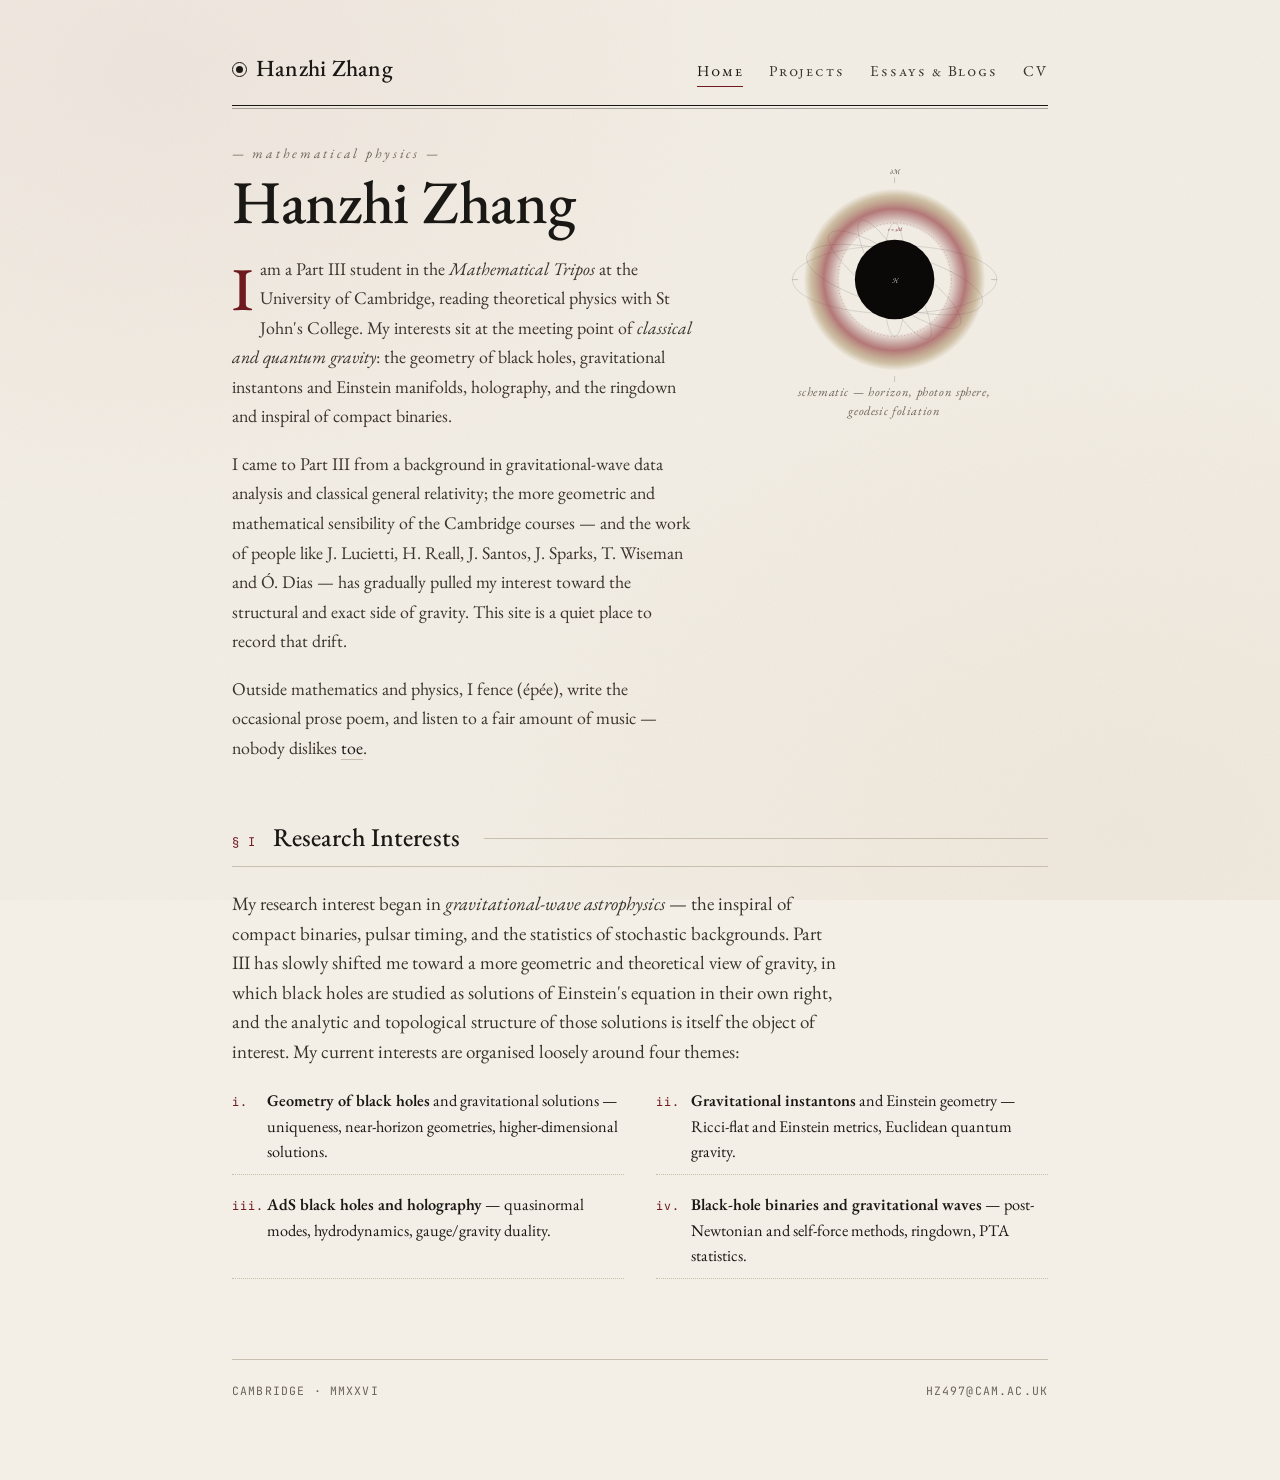
==== index.html @ 6474b525 "Add files via upload" ====
<!DOCTYPE html>
<html lang="en">
<head>
<meta charset="UTF-8">
<meta name="viewport" content="width=device-width, initial-scale=1.0">
<title>Hanzhi Zhang</title>
<link rel="preconnect" href="https://fonts.googleapis.com">
<link rel="preconnect" href="https://fonts.gstatic.com" crossorigin>
<link href="https://fonts.googleapis.com/css2?family=EB+Garamond:ital,wght@0,400;0,500;0,600;1,400;1,500&family=JetBrains+Mono:wght@400;500&display=swap" rel="stylesheet">
<link rel="stylesheet" href="assets/style.css">
</head>
<body>
<div class="page">

  <!-- ============ MASTHEAD ============ -->
  <header class="masthead rise rise-1">
    <a href="index.html" class="brand">
      <span class="glyph"></span>
      Hanzhi Zhang
    </a>
    <nav class="primary">
      <a href="index.html" class="is-active">Home</a>
      <a href="projects.html">Projects</a>
      <a href="essays.html">Essays &amp; Blogs</a>
      <a href="cv.html">CV</a>
    </nav>
  </header>

  <!-- ============ HERO ============ -->
  <section class="hero rise rise-2">
    <div>
      <h1 class="hero-name">
        <span class="ornament">— mathematical physics —</span>
        Hanzhi Zhang
      </h1>
      <div class="hero-intro">
        <p>I am a Part III student in the <em>Mathematical Tripos</em> at the University of Cambridge, reading theoretical physics with St John's College. My interests sit at the meeting point of <em>classical and quantum gravity</em>: the geometry of black holes, gravitational instantons and Einstein manifolds, holography, and the ringdown and inspiral of compact binaries.</p>
        <p>I came to Part III from a background in gravitational-wave data analysis and classical general relativity; the more geometric and mathematical sensibility of the Cambridge courses — and the work of people like J. Lucietti, H. Reall, J. Santos, J. Sparks, T. Wiseman and Ó. Dias — has gradually pulled my interest toward the structural and exact side of gravity. This site is a quiet place to record that drift.</p>
        <p>Outside mathematics and physics, I fence (épée), write the occasional prose poem, and listen to a fair amount of music — nobody dislikes <a href="https://www.toe.st" target="_blank" rel="noopener">toe</a>.</p>
      </div>
    </div>

    <!-- horizon / geodesic figure -->
    <figure class="hero-figure">
      <svg viewBox="0 0 400 400" xmlns="http://www.w3.org/2000/svg" aria-hidden="true">
        <defs>
          <radialGradient id="horizon" cx="50%" cy="50%" r="50%">
            <stop offset="0%" stop-color="#1a1814" stop-opacity="1"/>
            <stop offset="55%" stop-color="#1a1814" stop-opacity="1"/>
            <stop offset="78%" stop-color="#3a342c" stop-opacity=".4"/>
            <stop offset="100%" stop-color="#3a342c" stop-opacity="0"/>
          </radialGradient>
          <radialGradient id="disk" cx="50%" cy="50%" r="50%">
            <stop offset="0%"  stop-color="#6e1a1f" stop-opacity="0"/>
            <stop offset="60%" stop-color="#6e1a1f" stop-opacity="0"/>
            <stop offset="78%" stop-color="#8a2a30" stop-opacity=".6"/>
            <stop offset="92%" stop-color="#8a6a2e" stop-opacity=".35"/>
            <stop offset="100%" stop-color="#8a6a2e" stop-opacity="0"/>
          </radialGradient>
        </defs>

        <!-- outer geodesic rings -->
        <g fill="none" stroke="#1a1814" stroke-width="0.6" opacity=".35">
          <ellipse cx="200" cy="200" rx="180" ry="60"/>
          <ellipse cx="200" cy="200" rx="160" ry="48" transform="rotate(15 200 200)"/>
          <ellipse cx="200" cy="200" rx="140" ry="38" transform="rotate(35 200 200)"/>
          <ellipse cx="200" cy="200" rx="120" ry="28" transform="rotate(60 200 200)"/>
          <ellipse cx="200" cy="200" rx="100" ry="20" transform="rotate(90 200 200)"/>
        </g>

        <!-- accretion disk (oxblood/gold) -->
        <circle cx="200" cy="200" r="160" fill="url(#disk)"/>

        <!-- photon sphere ring -->
        <circle cx="200" cy="200" r="100" fill="none" stroke="#6e1a1f" stroke-width="0.8" stroke-dasharray="2 4" opacity=".5"/>

        <!-- horizon -->
        <circle cx="200" cy="200" r="70" fill="url(#horizon)"/>
        <circle cx="200" cy="200" r="70" fill="#0a0907"/>

        <!-- annotation tick marks -->
        <g stroke="#1a1814" stroke-width="0.7" opacity=".5">
          <line x1="200" y1="20"  x2="200" y2="30"/>
          <line x1="200" y1="380" x2="200" y2="370"/>
          <line x1="20"  y1="200" x2="30"  y2="200"/>
          <line x1="380" y1="200" x2="370" y2="200"/>
        </g>

        <!-- labels -->
        <g font-family="EB Garamond, serif" font-style="italic" fill="#3a342c" font-size="11">
          <text x="200" y="14" text-anchor="middle">∂ℳ</text>
          <text x="200" y="115" text-anchor="middle" fill="#6e1a1f" font-size="9">r = 3M</text>
          <text x="200" y="206" text-anchor="middle" fill="#f4efe6" font-size="11">ℋ</text>
        </g>
      </svg>
      <figcaption>schematic — horizon, photon sphere, geodesic foliation</figcaption>
    </figure>
  </section>

  <!-- ============ RESEARCH INTERESTS ============ -->
  <section class="rise rise-3">
    <div class="section-head">
      <span class="section-num">§ I</span>
      <h2 class="section-title">Research Interests</h2>
      <div class="section-rule"></div>
    </div>

    <div class="research-intro">
      <p>My research interest began in <em>gravitational-wave astrophysics</em> — the inspiral of compact binaries, pulsar timing, and the statistics of stochastic backgrounds. Part III has slowly shifted me toward a more geometric and theoretical view of gravity, in which black holes are studied as solutions of Einstein's equation in their own right, and the analytic and topological structure of those solutions is itself the object of interest. My current interests are organised loosely around four themes:</p>
    </div>

    <ol class="interests">
      <li><span class="num">i.</span><span><strong>Geometry of black holes</strong> and gravitational solutions — uniqueness, near-horizon geometries, higher-dimensional solutions.</span></li>
      <li><span class="num">ii.</span><span><strong>Gravitational instantons</strong> and Einstein geometry — Ricci-flat and Einstein metrics, Euclidean quantum gravity.</span></li>
      <li><span class="num">iii.</span><span><strong>AdS black holes and holography</strong> — quasinormal modes, hydrodynamics, gauge/gravity duality.</span></li>
      <li><span class="num">iv.</span><span><strong>Black-hole binaries and gravitational waves</strong> — post-Newtonian and self-force methods, ringdown, PTA statistics.</span></li>
    </ol>
  </section>

  <!-- ============ FOOTER ============ -->
  <footer class="footer">
    <span>Cambridge · MMXXVI</span>
    <span><a href="mailto:hz497@cam.ac.uk">hz497@cam.ac.uk</a></span>
  </footer>

</div>
</body>
</html>
---- assets/style.css ----
/* ============================================================
   Hanzhi Zhang — personal site
   Aesthetic: scholarly monograph, parchment + ink + oxblood
   ============================================================ */

:root {
  --paper:        #f4efe6;
  --paper-deep:   #ebe4d4;
  --ink:          #1a1814;
  --ink-soft:     #3a342c;
  --ink-mute:     #6b6358;
  --rule:         #c8bfae;
  --rule-soft:    #d8d0bf;
  --oxblood:      #6e1a1f;
  --oxblood-soft: #8a2a30;
  --gold:         #8a6a2e;

  --serif:   "EB Garamond", "Cormorant Garamond", Georgia, serif;
  --display: "EB Garamond", "Cormorant Garamond", Georgia, serif;
  --mono:    "JetBrains Mono", "Iosevka", ui-monospace, monospace;

  --measure: 38rem;
}

/* ------------ Reset & base ------------ */
* { box-sizing: border-box; }
html, body { margin: 0; padding: 0; }

body {
  font-family: var(--serif);
  font-size: 19px;
  line-height: 1.55;
  color: var(--ink);
  background: var(--paper);
  background-image:
    radial-gradient(at 12% 8%,  rgba(110,26,31,0.04) 0, transparent 40%),
    radial-gradient(at 88% 92%, rgba(138,106,46,0.05) 0, transparent 45%),
    url("data:image/svg+xml;utf8,<svg xmlns='http://www.w3.org/2000/svg' width='240' height='240'><filter id='n'><feTurbulence type='fractalNoise' baseFrequency='0.85' numOctaves='2' stitchTiles='stitch'/><feColorMatrix values='0 0 0 0 0.1  0 0 0 0 0.09  0 0 0 0 0.08  0 0 0 0.035 0'/></filter><rect width='100%' height='100%' filter='url(%23n)'/></svg>");
  background-attachment: fixed;
  -webkit-font-smoothing: antialiased;
  text-rendering: optimizeLegibility;
  font-feature-settings: "liga" 1, "kern" 1, "onum" 1;
}

a {
  color: var(--ink);
  text-decoration: none;
  border-bottom: 1px solid var(--rule);
  transition: color .18s ease, border-color .18s ease;
}
a:hover { color: var(--oxblood); border-bottom-color: var(--oxblood); }

p { margin: 0 0 1em 0; }
em { font-style: italic; }
strong { font-weight: 600; }

::selection { background: var(--oxblood); color: var(--paper); }

/* ------------ Layout ------------ */
.page {
  max-width: 880px;
  margin: 0 auto;
  padding: 3.2rem 2rem 5rem;
  position: relative;
}

/* ------------ Masthead ------------ */
.masthead {
  display: flex;
  align-items: baseline;
  justify-content: space-between;
  padding-bottom: 1.1rem;
  margin-bottom: 2.6rem;
  border-bottom: 1px solid var(--ink);
  position: relative;
}
.masthead::after {
  content: "";
  position: absolute;
  left: 0; right: 0; bottom: -4px;
  height: 1px;
  background: var(--ink);
  opacity: .35;
}

.brand {
  font-family: var(--display);
  font-weight: 500;
  font-size: 1.45rem;
  letter-spacing: 0.01em;
  border-bottom: none;
  color: var(--ink);
  display: flex; align-items: baseline; gap: .55rem;
}
.brand .glyph {
  display: inline-block;
  width: 0.95rem; height: 0.95rem;
  border: 1.5px solid var(--ink);
  border-radius: 50%;
  position: relative;
  transform: translateY(1px);
}
.brand .glyph::after{
  content:"";
  position:absolute;
  inset: 22%;
  background: var(--ink);
  border-radius: 50%;
}
.brand:hover { color: var(--oxblood); }
.brand:hover .glyph { border-color: var(--oxblood); }
.brand:hover .glyph::after { background: var(--oxblood); }

nav.primary { display: flex; gap: 1.6rem; font-size: 0.95rem; }
nav.primary a {
  border-bottom: none;
  font-variant: small-caps;
  letter-spacing: 0.12em;
  color: var(--ink-soft);
  padding-bottom: 2px;
}
nav.primary a.is-active {
  color: var(--ink);
  border-bottom: 1px solid var(--oxblood);
}
nav.primary a:hover { color: var(--oxblood); }

/* ------------ Hero (home only) ------------ */
.hero {
  display: grid;
  grid-template-columns: 1.5fr 1fr;
  gap: 3rem;
  align-items: start;
  margin-bottom: 3.5rem;
}
@media (max-width: 720px) { .hero { grid-template-columns: 1fr; } }

.hero-name {
  font-family: var(--display);
  font-weight: 500;
  font-size: clamp(2.6rem, 6vw, 3.8rem);
  line-height: 1.02;
  margin: 0 0 1.3rem 0;
  letter-spacing: -0.005em;
}
.hero-name .ornament {
  display: block;
  font-size: 0.85rem;
  font-style: italic;
  font-weight: 400;
  letter-spacing: 0.2em;
  color: var(--ink-mute);
  margin-bottom: 0.6rem;
  text-transform: lowercase;
}

.hero-intro {
  font-size: 1.12rem;
  line-height: 1.65;
  color: var(--ink-soft);
  max-width: var(--measure);
}
.hero-intro p:last-child { margin-bottom: 0; }

.hero-figure {
  position: relative;
  aspect-ratio: 1 / 1;
  display: flex;
  align-items: center;
  justify-content: center;
}
.hero-figure svg { width: 100%; height: 100%; display:block; }
.hero-figure figcaption {
  position: absolute;
  bottom: -1.7rem;
  left: 0; right: 0;
  text-align: center;
  font-size: 0.78rem;
  font-style: italic;
  color: var(--ink-mute);
  letter-spacing: 0.05em;
}

/* ------------ Section heads ------------ */
.section-head {
  display: flex;
  align-items: baseline;
  gap: 1rem;
  margin: 3.5rem 0 1.4rem 0;
  padding-bottom: 0.5rem;
  border-bottom: 1px solid var(--rule);
}
.section-num {
  font-family: var(--mono);
  font-size: 0.75rem;
  color: var(--oxblood);
  letter-spacing: 0.1em;
}
.section-title {
  font-family: var(--display);
  font-weight: 500;
  font-size: 1.6rem;
  margin: 0;
  letter-spacing: 0.005em;
}
.section-rule {
  flex: 1;
  height: 1px;
  background: var(--rule);
  align-self: center;
  margin-left: 0.5rem;
}

/* ------------ Research interests list ------------ */
.research-intro {
  max-width: var(--measure);
  color: var(--ink-soft);
  margin-bottom: 1.4rem;
}

.interests {
  list-style: none;
  padding: 0;
  margin: 1rem 0 0 0;
  display: grid;
  grid-template-columns: repeat(2, 1fr);
  gap: 1.1rem 2rem;
}
@media (max-width: 640px) { .interests { grid-template-columns: 1fr; } }
.interests li {
  display: flex;
  gap: 0.8rem;
  align-items: baseline;
  font-size: 1.02rem;
  padding-bottom: 0.6rem;
  border-bottom: 1px dotted var(--rule);
}
.interests .num {
  font-family: var(--mono);
  font-size: 0.72rem;
  color: var(--oxblood);
  letter-spacing: 0.1em;
  min-width: 1.4rem;
}

/* ------------ Project / blog cards ------------ */
.cards { display: grid; gap: 2rem; }
.card {
  display: grid;
  grid-template-columns: 200px 1fr;
  gap: 1.8rem;
  padding: 1.4rem;
  background: rgba(255, 252, 245, 0.55);
  border: 1px solid var(--rule);
  border-radius: 2px;
  text-decoration: none;
  color: var(--ink);
  transition: transform .25s ease, box-shadow .25s ease, border-color .25s ease;
  position: relative;
}
.card { border-bottom: 1px solid var(--rule); }
.card:hover {
  transform: translateY(-2px);
  box-shadow: 0 10px 28px -18px rgba(26,24,20,0.35);
  border-color: var(--oxblood);
}
.card::before {
  content: "";
  position: absolute;
  left: 0; top: 0; bottom: 0;
  width: 3px;
  background: var(--oxblood);
  transform: scaleY(0);
  transform-origin: top;
  transition: transform .25s ease;
}
.card:hover::before { transform: scaleY(1); }

@media (max-width: 640px) {
  .card { grid-template-columns: 1fr; }
}

.card-figure {
  aspect-ratio: 1 / 1;
  background: var(--paper-deep);
  border: 1px solid var(--rule);
  border-radius: 2px;
  display: flex; align-items: center; justify-content: center;
  overflow: hidden;
}
.card-figure svg { width: 100%; height: 100%; }
.card-figure img { width: 100%; height: 100%; object-fit: cover; }

.card-body { display: flex; flex-direction: column; gap: 0.35rem; }
.card-kicker {
  font-family: var(--mono);
  font-size: 0.7rem;
  letter-spacing: 0.14em;
  color: var(--oxblood);
  text-transform: uppercase;
}
.card-title {
  font-family: var(--display);
  font-size: 1.32rem;
  font-weight: 500;
  margin: 0.1rem 0 0.3rem 0;
  line-height: 1.2;
}
.card-meta {
  font-style: italic;
  color: var(--ink-mute);
  font-size: 0.92rem;
  margin-bottom: 0.4rem;
}
.card-desc {
  color: var(--ink-soft);
  font-size: 0.98rem;
  margin: 0;
}
.card-cta {
  margin-top: 0.7rem;
  font-family: var(--mono);
  font-size: 0.72rem;
  letter-spacing: 0.16em;
  color: var(--oxblood);
  text-transform: uppercase;
}
.card.is-placeholder {
  background: repeating-linear-gradient(
    -45deg,
    rgba(255,252,245,0.5),
    rgba(255,252,245,0.5) 12px,
    rgba(235,228,212,0.4) 12px,
    rgba(235,228,212,0.4) 24px
  );
  cursor: default;
}
.card.is-placeholder:hover { transform: none; box-shadow: none; border-color: var(--rule); }
.card.is-placeholder::before { display: none; }
.card.is-placeholder .card-kicker { color: var(--ink-mute); }

/* ------------ Project detail page ------------ */
.detail-header { margin-bottom: 2rem; }
.detail-kicker {
  font-family: var(--mono);
  font-size: 0.72rem;
  letter-spacing: 0.16em;
  color: var(--oxblood);
  text-transform: uppercase;
  margin-bottom: 0.4rem;
}
.detail-title {
  font-family: var(--display);
  font-weight: 500;
  font-size: clamp(2rem, 4.5vw, 2.7rem);
  line-height: 1.1;
  margin: 0 0 0.6rem 0;
}
.detail-meta {
  font-style: italic;
  color: var(--ink-mute);
  margin-bottom: 1.2rem;
}

.prose {
  max-width: var(--measure);
  color: var(--ink-soft);
  font-size: 1.05rem;
  line-height: 1.68;
}
.prose h3 {
  font-family: var(--display);
  color: var(--ink);
  font-weight: 500;
  font-size: 1.25rem;
  margin: 2rem 0 0.6rem 0;
}
.prose ul { padding-left: 1.2rem; margin: 0.6rem 0 1.2rem; }
.prose li { margin-bottom: 0.4rem; }

.eq {
  display: block;
  background: rgba(235,228,212,0.5);
  border-left: 2px solid var(--oxblood);
  padding: 0.9rem 1.2rem;
  margin: 1.2rem 0;
  font-family: var(--mono);
  font-size: 0.92rem;
  overflow-x: auto;
}

.figure-row {
  display: grid;
  grid-template-columns: repeat(auto-fit, minmax(220px, 1fr));
  gap: 1rem;
  margin: 1.5rem 0;
}
.figure-row .placeholder-fig {
  aspect-ratio: 4/3;
  background: var(--paper-deep);
  border: 1px dashed var(--rule);
  display:flex; align-items:center; justify-content:center;
  font-style: italic;
  font-size: 0.85rem;
  color: var(--ink-mute);
}

.downloads {
  display: flex;
  flex-wrap: wrap;
  gap: 0.8rem;
  margin-top: 2.5rem;
  padding-top: 1.5rem;
  border-top: 1px solid var(--rule);
}
.download-link {
  font-family: var(--mono);
  font-size: 0.78rem;
  letter-spacing: 0.08em;
  text-transform: uppercase;
  padding: 0.55rem 0.95rem;
  border: 1px solid var(--ink);
  border-radius: 2px;
  background: var(--paper);
  transition: background .18s ease, color .18s ease;
}
.download-link:hover {
  background: var(--ink);
  color: var(--paper);
  border-bottom: 1px solid var(--ink);
}

.back-link {
  font-family: var(--mono);
  font-size: 0.75rem;
  letter-spacing: 0.12em;
  text-transform: uppercase;
  color: var(--ink-mute);
  border-bottom: none;
  margin-bottom: 1.5rem;
  display: inline-block;
}
.back-link::before { content: "← "; }
.back-link:hover { color: var(--oxblood); }

/* ------------ CV ------------ */
.cv-header {
  display: flex;
  justify-content: space-between;
  align-items: flex-end;
  border-bottom: 1px solid var(--ink);
  padding-bottom: 0.8rem;
  margin-bottom: 1.8rem;
  flex-wrap: wrap;
  gap: 1rem;
}
.cv-name {
  font-family: var(--display);
  font-size: 2.4rem;
  font-weight: 500;
  margin: 0;
  letter-spacing: -0.01em;
}
.cv-contact {
  font-family: var(--mono);
  font-size: 0.82rem;
  color: var(--ink-soft);
  text-align: right;
  line-height: 1.7;
}
.cv-contact a { border-bottom: none; }

.cv h2 {
  font-family: var(--display);
  font-weight: 500;
  font-size: 1.15rem;
  letter-spacing: 0.08em;
  text-transform: uppercase;
  margin: 2.2rem 0 0.9rem 0;
  padding-bottom: 0.3rem;
  border-bottom: 1px solid var(--rule);
  color: var(--oxblood);
}

.cv-entry { margin-bottom: 1.4rem; }
.cv-entry-top {
  display: flex;
  justify-content: space-between;
  align-items: baseline;
  gap: 1rem;
  flex-wrap: wrap;
}
.cv-entry-title {
  font-family: var(--display);
  font-weight: 600;
  font-size: 1.08rem;
}
.cv-entry-date {
  font-family: var(--mono);
  font-size: 0.78rem;
  color: var(--ink-mute);
  letter-spacing: 0.06em;
}
.cv-entry-sub {
  font-style: italic;
  color: var(--ink-soft);
  margin-bottom: 0.4rem;
}
.cv ul { padding-left: 1.2rem; margin: 0.3rem 0; }
.cv li { margin-bottom: 0.25rem; color: var(--ink-soft); font-size: 0.97rem; }

.cv-bullet-tight li { margin-bottom: 0.15rem; }

.cv-skills p { margin: 0.25rem 0; }

/* ------------ Footer ------------ */
.footer {
  margin-top: 5rem;
  padding-top: 1.4rem;
  border-top: 1px solid var(--rule);
  display: flex;
  justify-content: space-between;
  font-family: var(--mono);
  font-size: 0.72rem;
  letter-spacing: 0.1em;
  color: var(--ink-mute);
  text-transform: uppercase;
}
.footer a { border-bottom: none; color: var(--ink-mute); }
.footer a:hover { color: var(--oxblood); }

/* ------------ Drop initial cap on hero ------------ */
.hero-intro p:first-child::first-letter {
  font-family: var(--display);
  font-size: 3.4em;
  float: left;
  line-height: 0.85;
  padding: 0.15em 0.12em 0 0;
  color: var(--oxblood);
  font-weight: 500;
}

/* ------------ Subtle fade-in on load ------------ */
@keyframes rise {
  from { opacity: 0; transform: translateY(8px); }
  to   { opacity: 1; transform: translateY(0); }
}
.rise { animation: rise 0.65s ease-out both; }
.rise-1 { animation-delay: 0.05s; }
.rise-2 { animation-delay: 0.18s; }
.rise-3 { animation-delay: 0.32s; }
.rise-4 { animation-delay: 0.45s; }

/* ------------ Upload window for essay ------------ */
.upload-slot {
  border: 2px dashed var(--rule);
  background: rgba(255,252,245,0.4);
  padding: 1.6rem;
  text-align: center;
  border-radius: 2px;
  margin-top: 0.6rem;
  font-style: italic;
  color: var(--ink-mute);
}
.upload-slot strong { color: var(--ink); font-style: normal; }
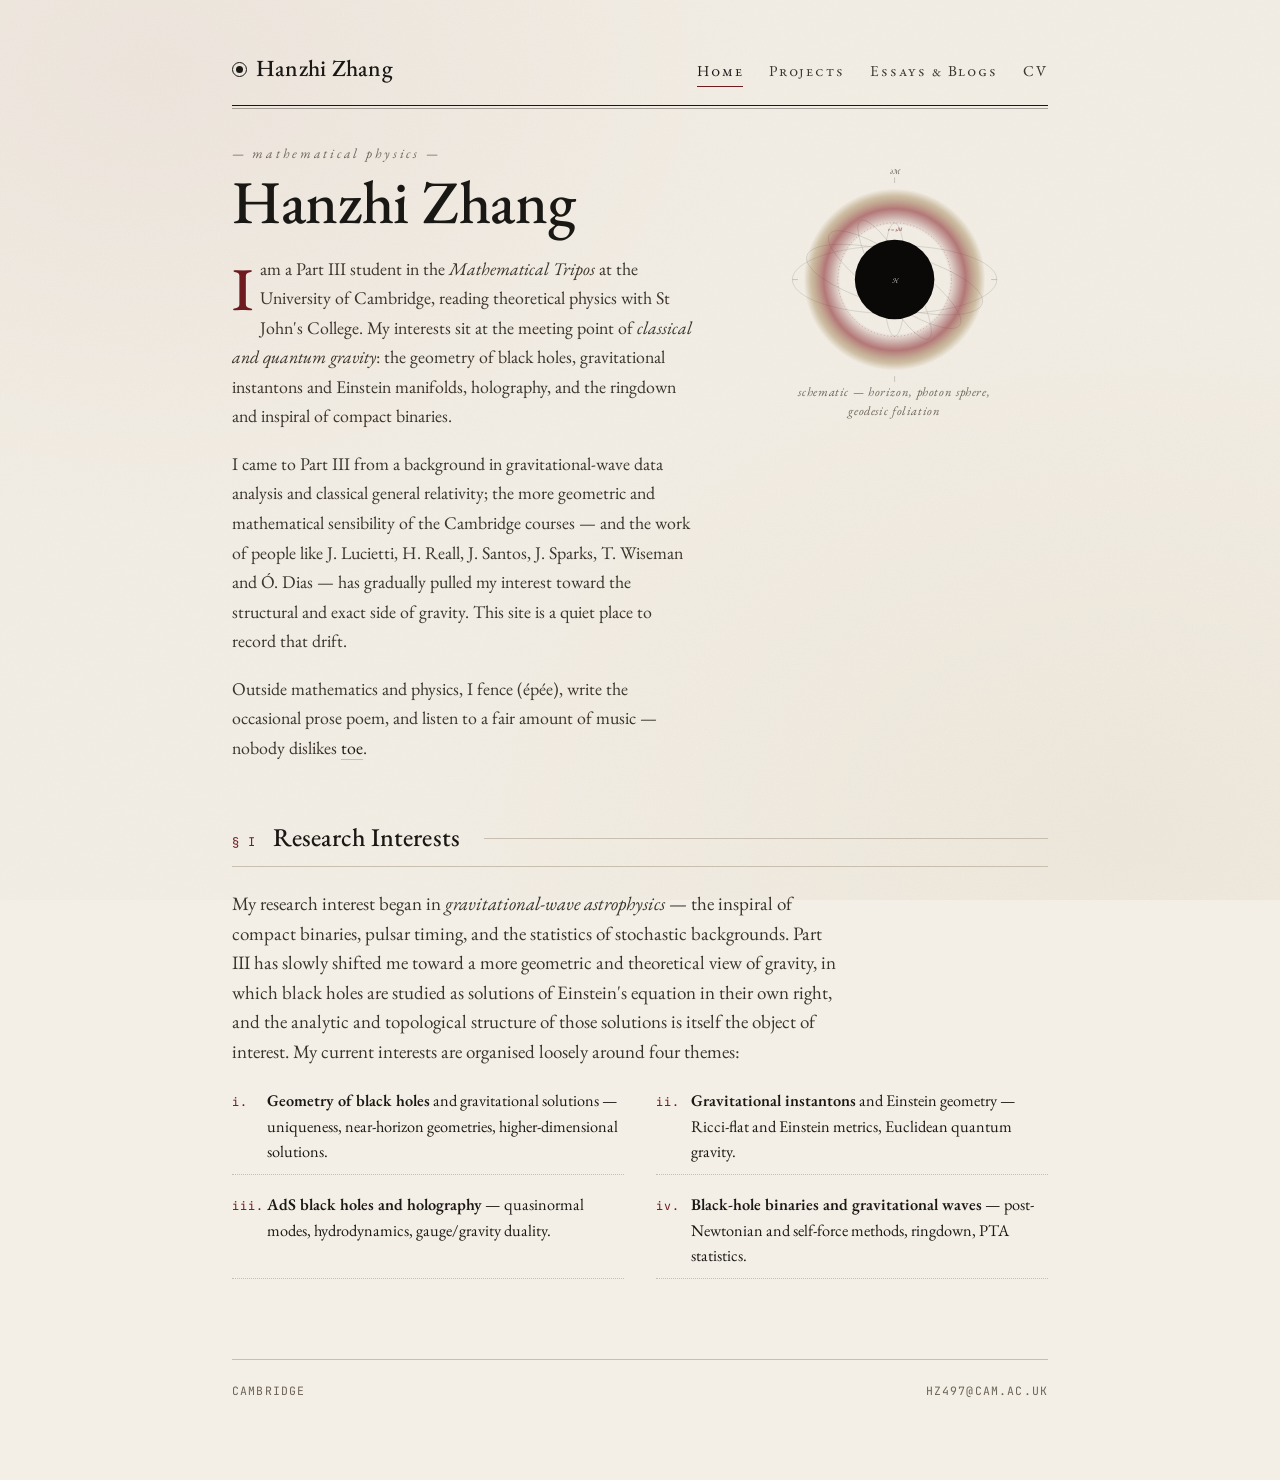
==== commit 3722a3c6: "Remove year from main page footers" ====
--- a/index.html
+++ b/index.html
@@ -119,7 +119,7 @@
 
   <!-- ============ FOOTER ============ -->
   <footer class="footer">
-    <span>Cambridge · MMXXVI</span>
+    <span>Cambridge</span>
     <span><a href="mailto:hz497@cam.ac.uk">hz497@cam.ac.uk</a></span>
   </footer>
 
--- a/assets/style.css
+++ b/assets/style.css
@@ -290,6 +290,7 @@
 }
 .card-figure svg { width: 100%; height: 100%; }
 .card-figure img { width: 100%; height: 100%; object-fit: cover; }
+.card-figure canvas { display: block; width: 100%; height: 100%; }
 
 .card-body { display: flex; flex-direction: column; gap: 0.35rem; }
 .card-kicker {
@@ -563,3 +564,311 @@
   color: var(--ink-mute);
 }
 .upload-slot strong { color: var(--ink); font-style: normal; }
+
+/* ------------ Project pages: section numbers, figures, interactive demos ------------ */
+.prose h3 .sec-n {
+  font-family: var(--mono);
+  font-size: 0.75rem;
+  color: var(--oxblood);
+  letter-spacing: 0.1em;
+  margin-right: 0.7rem;
+  vertical-align: 0.18em;
+}
+.runin { font-style: italic; color: var(--ink); }
+
+.eq { scroll-margin-top: 1.5rem; overflow-y: hidden; }
+.eq mjx-container[display="true"] { margin: 0.15em 0 !important; }
+.eq mjx-container[display="true"] + mjx-container[display="true"] { margin-top: 1em !important; }
+/* MathJax's hidden copy for screen readers: keep it from adding scrollable height */
+mjx-assistive-mml { height: 1px !important; }
+.eq:target {
+  background: rgba(110,26,31,0.09);
+  box-shadow: inset 0 0 0 1px rgba(110,26,31,0.35);
+}
+
+.fig { margin: 2rem 0; width: min(816px, calc(100vw - 4rem)); }
+.fig-grid { display: grid; gap: 1.1rem; grid-template-columns: repeat(auto-fit, minmax(250px, 1fr)); }
+.fig-grid.three { grid-template-columns: repeat(auto-fit, minmax(190px, 1fr)); }
+.fig-panel {
+  background: rgba(255,252,245,0.55);
+  border: 1px solid var(--rule);
+  border-radius: 2px;
+  padding: 0.8rem;
+  display: flex;
+  flex-direction: column;
+  gap: 0.6rem;
+}
+.fig-panel > canvas, .fig-panel > svg { display: block; width: 100%; height: auto; }
+.fig-panel canvas.clickable { cursor: crosshair; touch-action: manipulation; }
+.fig-cap { font-size: 0.9rem; line-height: 1.5; color: var(--ink-mute); margin: 0; }
+.fig-cap b { color: var(--ink); font-weight: 600; }
+.fig > .fig-cap { margin-top: 0.8rem; }
+
+.fig-controls { display: flex; flex-wrap: wrap; gap: 0.5rem; align-items: center; margin-top: 0.9rem; }
+.fig-btn {
+  font-family: var(--mono);
+  font-size: 0.68rem;
+  letter-spacing: 0.1em;
+  text-transform: uppercase;
+  min-height: 2.4rem;
+  padding: 0.5rem 0.8rem;
+  border: 1px solid var(--ink);
+  border-radius: 2px;
+  background: var(--paper);
+  color: var(--ink);
+  cursor: pointer;
+}
+.fig-btn:hover { background: var(--paper-deep); }
+.fig-btn.is-on { background: var(--ink); color: var(--paper); }
+.fig-btn:focus-visible, .fig input:focus-visible, .fig canvas:focus-visible { outline: 2px solid var(--oxblood); outline-offset: 2px; }
+.fig-range { display: flex; align-items: center; gap: 0.6rem; flex: 1 1 15rem; font-size: 0.95rem; color: var(--ink-soft); }
+.fig-range input { flex: 1; accent-color: var(--oxblood); min-height: 2.4rem; }
+.fig-range output { font-family: var(--mono); font-size: 0.8rem; min-width: 3.6rem; text-align: right; }
+.fig-status {
+  margin-top: 0.8rem;
+  font-size: 0.95rem;
+  color: var(--ink-soft);
+  border-left: 2px solid var(--oxblood);
+  background: rgba(235,228,212,0.5);
+  padding: 0.45rem 0.8rem;
+}
+.fig-status b { color: var(--oxblood); font-weight: 600; }
+.prose .results li { margin-bottom: 0.7rem; }
+
+.strip-row {
+  display: grid;
+  grid-template-columns: minmax(0, 1fr) 14rem;
+  gap: 1.1rem;
+  align-items: center;
+  background: rgba(255,252,245,0.55);
+  border: 1px solid var(--rule);
+  border-radius: 2px;
+  padding: 0.6rem 0.9rem;
+}
+.strip-row + .strip-row { margin-top: 0.7rem; }
+.strip-row > canvas { display: block; width: 100%; }
+@media (max-width: 640px) { .strip-row { grid-template-columns: 1fr; } }
+.fig-info { font-size: 0.9rem; color: var(--ink-mute); margin: 0.45rem 0 0; }
+.fig-label { font-size: 0.95rem; color: var(--ink-soft); margin-right: 0.1rem; }
+.fig-sep { width: 1px; height: 1.8rem; background: var(--rule); margin: 0 0.4rem; }
+
+@media (prefers-reduced-motion: reduce) { .rise { animation: none; } }
+
+/* ------------ Prominent report button ------------ */
+.report-cta-wrap { margin: 1.6rem 0 0.4rem; }
+.report-cta-end { margin-top: 2.5rem; padding-top: 1.8rem; border-top: 1px solid var(--rule); }
+.report-cta {
+  display: inline-flex; flex-direction: column; gap: 0.25rem;
+  padding: 0.95rem 1.5rem; border: 1.5px solid var(--oxblood); border-radius: 2px;
+  background: var(--oxblood); color: var(--paper);
+  box-shadow: 0 10px 24px -16px rgba(110,26,31,0.7);
+  transition: background .18s ease, transform .18s ease;
+}
+.report-cta:hover { background: var(--ink); border-color: var(--ink); color: var(--paper); transform: translateY(-1px); }
+.report-cta:focus-visible { outline: 2px solid var(--oxblood); outline-offset: 3px; }
+.report-cta-main { font-family: var(--display); font-size: 1.25rem; font-weight: 500; letter-spacing: 0.01em; }
+.report-cta-sub { font-family: var(--mono); font-size: 0.7rem; letter-spacing: 0.14em; text-transform: uppercase; opacity: 0.85; }
+
+/* ------------ Self-force page: notes buttons, question, results chain, curtains ------------ */
+.prose h4 {
+  font-family: var(--display);
+  font-style: italic;
+  font-weight: 500;
+  font-size: 1.08rem;
+  color: var(--ink);
+  margin: 1.8rem 0 0.35rem;
+}
+.wide { width: min(816px, calc(100vw - 4rem)); }
+
+.notes-strip { display: flex; flex-wrap: wrap; gap: 0.75rem; margin: 1.4rem 0 0.6rem; }
+.note-btn {
+  flex: 1 1 13rem;
+  display: flex; flex-direction: column; gap: 0.18rem;
+  padding: 0.75rem 1.1rem;
+  border: 1.5px solid var(--ink); border-radius: 2px;
+  background: var(--paper); color: var(--ink);
+  transition: background .18s ease, color .18s ease, border-color .18s ease, transform .18s ease;
+}
+.note-btn:hover { background: var(--ink); color: var(--paper); border-color: var(--ink); transform: translateY(-1px); }
+.note-btn.is-main { background: var(--oxblood); border-color: var(--oxblood); color: var(--paper); box-shadow: 0 10px 24px -16px rgba(110,26,31,0.7); }
+.note-btn.is-main:hover { background: var(--ink); border-color: var(--ink); }
+.note-btn:focus-visible { outline: 2px solid var(--oxblood); outline-offset: 3px; }
+.note-kind, .note-meta { font-family: var(--mono); font-size: 0.62rem; letter-spacing: 0.13em; text-transform: uppercase; opacity: 0.8; }
+.note-title { font-family: var(--display); font-size: 1.08rem; font-weight: 500; line-height: 1.25; }
+
+.fig-inline { margin: 1.4rem 0 1.6rem; }
+.fig-inline canvas { display: block; width: 100%; background: rgba(255,252,245,0.55); border: 1px solid var(--rule); border-radius: 2px; }
+.fig-inline .fig-cap { margin-top: 0.5rem; }
+
+.question {
+  margin: 1.7rem 0;
+  padding: 1.1rem 1.35rem 1.2rem;
+  background: rgba(110,26,31,0.06);
+  border-left: 3px solid var(--oxblood);
+}
+.callout-label { font-family: var(--mono); font-size: 0.64rem; letter-spacing: 0.14em; text-transform: uppercase; color: var(--oxblood); margin: 0 0 0.45rem; }
+.question-text { font-family: var(--display); font-size: 1.32rem; line-height: 1.4; color: var(--ink); margin: 0; }
+.question-task { margin: 0.8rem 0 0; color: var(--ink-soft); }
+.question-task b { color: var(--oxblood); font-weight: 600; }
+
+.chain { position: relative; margin: 1.6rem 0 1rem; padding-left: 1.75rem; }
+.chain::before { content: ""; position: absolute; left: 0.42rem; top: 0.55rem; bottom: 1.2rem; width: 2px; background: rgba(110,26,31,0.22); }
+.chain-item { position: relative; margin-bottom: 1.7rem; scroll-margin-top: 1.5rem; }
+.chain-item::before {
+  content: ""; position: absolute; left: -1.69rem; top: 0.38rem;
+  width: 0.8rem; height: 0.8rem; border-radius: 50%;
+  background: var(--paper); border: 2px solid var(--oxblood);
+}
+.chain-item:target::before { background: var(--oxblood); }
+.chain-item.is-bridge::before { width: 0.5rem; height: 0.5rem; left: -1.53rem; top: 0.6rem; border-radius: 0; border-color: var(--ink-mute); transform: rotate(45deg); }
+.chain-item > p { margin: 0.45rem 0; }
+.chain-item > ul { margin: 0.4rem 0 0.6rem; }
+.result-head { display: flex; flex-wrap: wrap; align-items: baseline; gap: 0.25rem 0.75rem; }
+.result-num { font-family: var(--mono); font-size: 0.66rem; letter-spacing: 0.14em; text-transform: uppercase; color: var(--oxblood); }
+.result-title { font-family: var(--display); font-size: 1.24rem; font-weight: 500; color: var(--ink); }
+.result-title a { border-bottom: 1px solid rgba(110,26,31,0.35); }
+.proof-chip {
+  font-family: var(--mono); font-size: 0.6rem; letter-spacing: 0.1em; text-transform: uppercase;
+  padding: 0.1rem 0.45rem; border: 1px solid var(--rule); border-radius: 2px; color: var(--ink-soft);
+}
+.proof-chip:hover { border-color: var(--oxblood); color: var(--oxblood); }
+
+.curtain { margin: 1.1rem 0; border: 1px solid var(--rule); border-radius: 2px; background: rgba(255,252,245,0.6); }
+.curtain > summary {
+  cursor: pointer; list-style: none;
+  display: flex; align-items: center; gap: 0.7rem;
+  padding: 0.7rem 1rem;
+  font-family: var(--display); font-style: italic; font-size: 1.05rem; color: var(--ink);
+}
+.curtain > summary::-webkit-details-marker { display: none; }
+.curtain > summary::before {
+  content: "+"; flex: none;
+  width: 1.35rem; height: 1.35rem; display: grid; place-items: center;
+  border: 1px solid var(--oxblood); border-radius: 50%;
+  font-family: var(--mono); font-style: normal; font-size: 0.85rem; line-height: 1; color: var(--oxblood);
+}
+.curtain > summary::after {
+  content: "show"; margin-left: auto; padding-left: 0.8rem;
+  font-family: var(--mono); font-style: normal; font-size: 0.58rem; letter-spacing: 0.14em; text-transform: uppercase; color: var(--ink-mute);
+}
+.curtain[open] > summary::before { content: "\2212"; background: var(--oxblood); color: var(--paper); }
+.curtain[open] > summary::after { content: "hide"; }
+.curtain > summary > span { flex: 1 1 auto; min-width: 0; }
+.curtain > summary:hover { color: var(--oxblood); }
+.curtain.spread { width: 100%; transition: width .3s ease; }
+.curtain.spread[open] { width: min(816px, calc(100vw - 4rem)); }
+.curtain > summary:focus-visible { outline: 2px solid var(--oxblood); outline-offset: 2px; }
+.curtain-body { padding: 0.2rem 1.1rem 0.9rem; border-top: 1px solid var(--rule); }
+.curtain-body > p { margin: 0.7rem 0; }
+.curtain .curtain { background: var(--paper); margin: 0.8rem 0; }
+.curtain .curtain > summary { font-size: 0.98rem; padding: 0.55rem 0.85rem; }
+.curtain .curtain > summary::before { width: 1.15rem; height: 1.15rem; font-size: 0.75rem; }
+.curtain .eq { margin: 0.9rem 0; }
+.curtain ol { padding-left: 1.3rem; margin: 0.6rem 0; }
+.curtain ol li { margin-bottom: 0.6rem; }
+
+.steps { display: grid; gap: 0.5rem; margin: 0.9rem 0; }
+.step { display: grid; grid-template-columns: 1.6rem minmax(0, 1fr); gap: 0.8rem; align-items: start; }
+.step-n {
+  width: 1.6rem; height: 1.6rem; margin-top: 0.15rem; border-radius: 50%;
+  display: grid; place-items: center;
+  background: var(--oxblood); color: var(--paper); font-family: var(--mono); font-size: 0.75rem;
+}
+.step-label { margin: 0.1rem 0 0; color: var(--ink); font-style: italic; }
+.step .eq { margin: 0.35rem 0 0.4rem; }
+
+.count-table { border-collapse: collapse; margin: 0.9rem 0 0.3rem; font-size: 0.95rem; width: 100%; }
+.count-table th, .count-table td { padding: 0.4rem 0.5rem; border-bottom: 1px solid var(--rule); text-align: center; }
+.count-table th { font-family: var(--mono); font-size: 0.6rem; letter-spacing: 0.06em; text-transform: uppercase; color: var(--ink-mute); font-weight: 400; vertical-align: bottom; line-height: 1.5; }
+.count-table th mjx-container { text-transform: none; letter-spacing: 0; font-size: 1.15em; }
+.count-table td.yes { color: var(--ink); font-weight: 600; }
+.count-table td.no { color: var(--oxblood); font-weight: 600; }
+
+.check-box { margin: 1.6rem 0; padding: 1rem 1.25rem 0.9rem; border: 1px solid rgba(110,26,31,0.35); border-radius: 2px; background: rgba(255,252,245,0.6); }
+.check-box > p { margin: 0.5rem 0; }
+
+.notes-list { margin: 1rem 0 0; }
+.note-row { display: grid; grid-template-columns: 13.5rem minmax(0, 1fr); gap: 1.2rem; align-items: start; padding: 1.1rem 0; border-top: 1px solid var(--rule); }
+.note-row p { margin: 0; }
+@media (max-width: 640px) { .note-row { grid-template-columns: 1fr; gap: 0.7rem; } }
+@media (max-width: 640px) {
+  .chain { padding-left: 1.35rem; }
+  .chain::before { left: 0.25rem; }
+  .chain-item::before { left: -1.45rem; }
+  .chain-item.is-bridge::before { left: -1.29rem; }
+  .curtain-body { padding-left: 0.65rem; padding-right: 0.65rem; }
+  .curtain > summary { padding-left: 0.75rem; padding-right: 0.75rem; }
+  .chain .eq, .curtain .eq, .check-box .eq { padding-left: 0.75rem; padding-right: 0.75rem; }
+  .check-box { padding-left: 0.9rem; padding-right: 0.9rem; }
+}
+
+/* ------------ PTA page: flow charts, stat tiles ------------ */
+.flow { margin: 1.6rem 0 1.4rem; display: flex; flex-direction: column; }
+.flow-node {
+  position: relative; padding: 0.55rem 1rem 0.5rem;
+  border: 1.5px solid var(--ink); border-radius: 3px;
+  background: rgba(255,252,245,0.75); text-align: center;
+}
+.flow-node { overflow-x: auto; overflow-y: hidden; }
+.flow-node.is-end { border-color: var(--oxblood); box-shadow: 0 8px 22px -18px rgba(110,26,31,0.8); }
+.flow-node mjx-container[display="true"] { margin: 0.2em 0 !important; }
+.flow-node > p { margin: 0.2rem 0; }
+.flow-tag {
+  position: absolute; top: 0.35rem; right: 0.55rem;
+  font-family: var(--mono); font-size: 0.6rem; letter-spacing: 0.1em; text-transform: uppercase; color: var(--ink-mute);
+}
+.flow-node.is-end .flow-tag { color: var(--oxblood); }
+.flow-step { display: block; text-align: left; font-family: var(--mono); font-size: 0.62rem; letter-spacing: 0.13em; text-transform: uppercase; color: var(--oxblood); margin-bottom: 0.1rem; }
+.flow-arrow {
+  position: relative; min-height: 2.6rem;
+  padding: 0.55rem 0 0.75rem calc(50% + 1rem);
+  font-family: var(--display); font-style: italic; font-size: 0.95rem; line-height: 1.35; color: var(--ink-soft);
+}
+.flow-arrow::before { content: ""; position: absolute; left: 50%; top: 0; bottom: 7px; width: 1.5px; background: var(--ink); transform: translateX(-50%); }
+.flow-arrow::after { content: ""; position: absolute; left: 50%; bottom: 0; transform: translateX(-50%); border: 6px solid transparent; border-top: 8px solid var(--ink); border-bottom: 0; }
+@media (max-width: 640px) {
+  .flow-arrow { padding-left: 2.4rem; font-size: 0.9rem; }
+  .flow-arrow::before, .flow-arrow::after { left: 1.2rem; }
+  .flow-node { padding-left: 0.6rem; padding-right: 0.6rem; }
+  .flow-tag { position: static; display: block; text-align: right; line-height: 1.2; }
+}
+
+.stat-row { display: grid; grid-template-columns: repeat(4, minmax(0, 1fr)); gap: 0.9rem; margin: 1.5rem 0 1.2rem; }
+.stat { border-top: 2px solid var(--oxblood); padding: 0.55rem 0.1rem 0; }
+.stat-num { font-family: var(--display); font-size: 1.45rem; line-height: 1.15; color: var(--ink); }
+.stat-label { font-family: var(--mono); font-size: 0.6rem; letter-spacing: 0.1em; text-transform: uppercase; color: var(--ink-mute); margin-top: 0.3rem; line-height: 1.5; }
+@media (max-width: 640px) { .stat-row { grid-template-columns: repeat(2, minmax(0, 1fr)); } }
+
+.fig-inline svg.fig-svg { display: block; width: 100%; height: auto; background: rgba(255,252,245,0.55); border: 1px solid var(--rule); border-radius: 2px; }
+.refs { margin-top: 2.2rem; font-size: 0.92rem; color: var(--ink-mute); }
+.refs p { margin: 0.3rem 0; }
+
+/* ------------ Diamagnetic page: algorithm boxes, closing aside, wide figures ------------ */
+.algo { margin: 1.5rem 0 1.4rem; padding: 0.85rem 1.15rem 0.6rem; border-left: 3px solid var(--oxblood); background: rgba(235,228,212,0.55); border-radius: 0 2px 2px 0; }
+.algo .callout-label { margin: 0 0 0.35rem; font-family: var(--mono); font-size: 0.66rem; letter-spacing: 0.14em; text-transform: uppercase; color: var(--oxblood); }
+.algo p { margin: 0.45rem 0; }
+.algo .eq { margin: 0.6rem 0; background: transparent; border-left: 0; padding: 0.2rem 0; }
+.aside-note { margin-top: 3rem; text-align: center; font-family: var(--display); font-style: italic; font-size: 0.86rem; color: var(--ink-mute); }
+@media (max-width: 640px) {
+  .fig-scroll { overflow-x: auto; overflow-y: hidden; }
+  .fig-scroll svg.fig-svg { min-width: 480px; }
+}
+.stat-label mjx-container, .stat-label mjx-container * { text-transform: none; }
+
+/* ------------ Cards that open one link but also hold others (essays page) ------------ */
+.card-stretch { color: inherit; border-bottom: none; }
+.card-stretch::after { content: ""; position: absolute; inset: 0; z-index: 1; }
+.card-stretch:focus-visible { outline: none; }
+.card:has(.card-stretch:focus-visible) { border-color: var(--oxblood); box-shadow: 0 0 0 2px var(--oxblood); }
+.card-desc a { position: relative; z-index: 2; }
+
+/* ------------ Essay page: a hand pointing at the PDF button ------------ */
+.essay-cta { margin: 2.2rem 0 0.6rem; }
+.essay-cta-inner { display: inline-flex; flex-direction: column; align-items: center; gap: 0.25rem; }
+.essay-hand {
+  font-family: "Apple Symbols", "Segoe UI Symbol", "DejaVu Sans", "Noto Sans Symbols", "Noto Sans Symbols 2", sans-serif;
+  font-size: 2.7rem; line-height: 1; color: var(--oxblood); -webkit-text-stroke: 0.025em currentColor;
+  animation: hand-bob 1.6s ease-in-out infinite;
+}
+@keyframes hand-bob { 0%, 100% { transform: translateY(0); } 50% { transform: translateY(7px); } }
+@media (prefers-reduced-motion: reduce) { .essay-hand { animation: none; } }
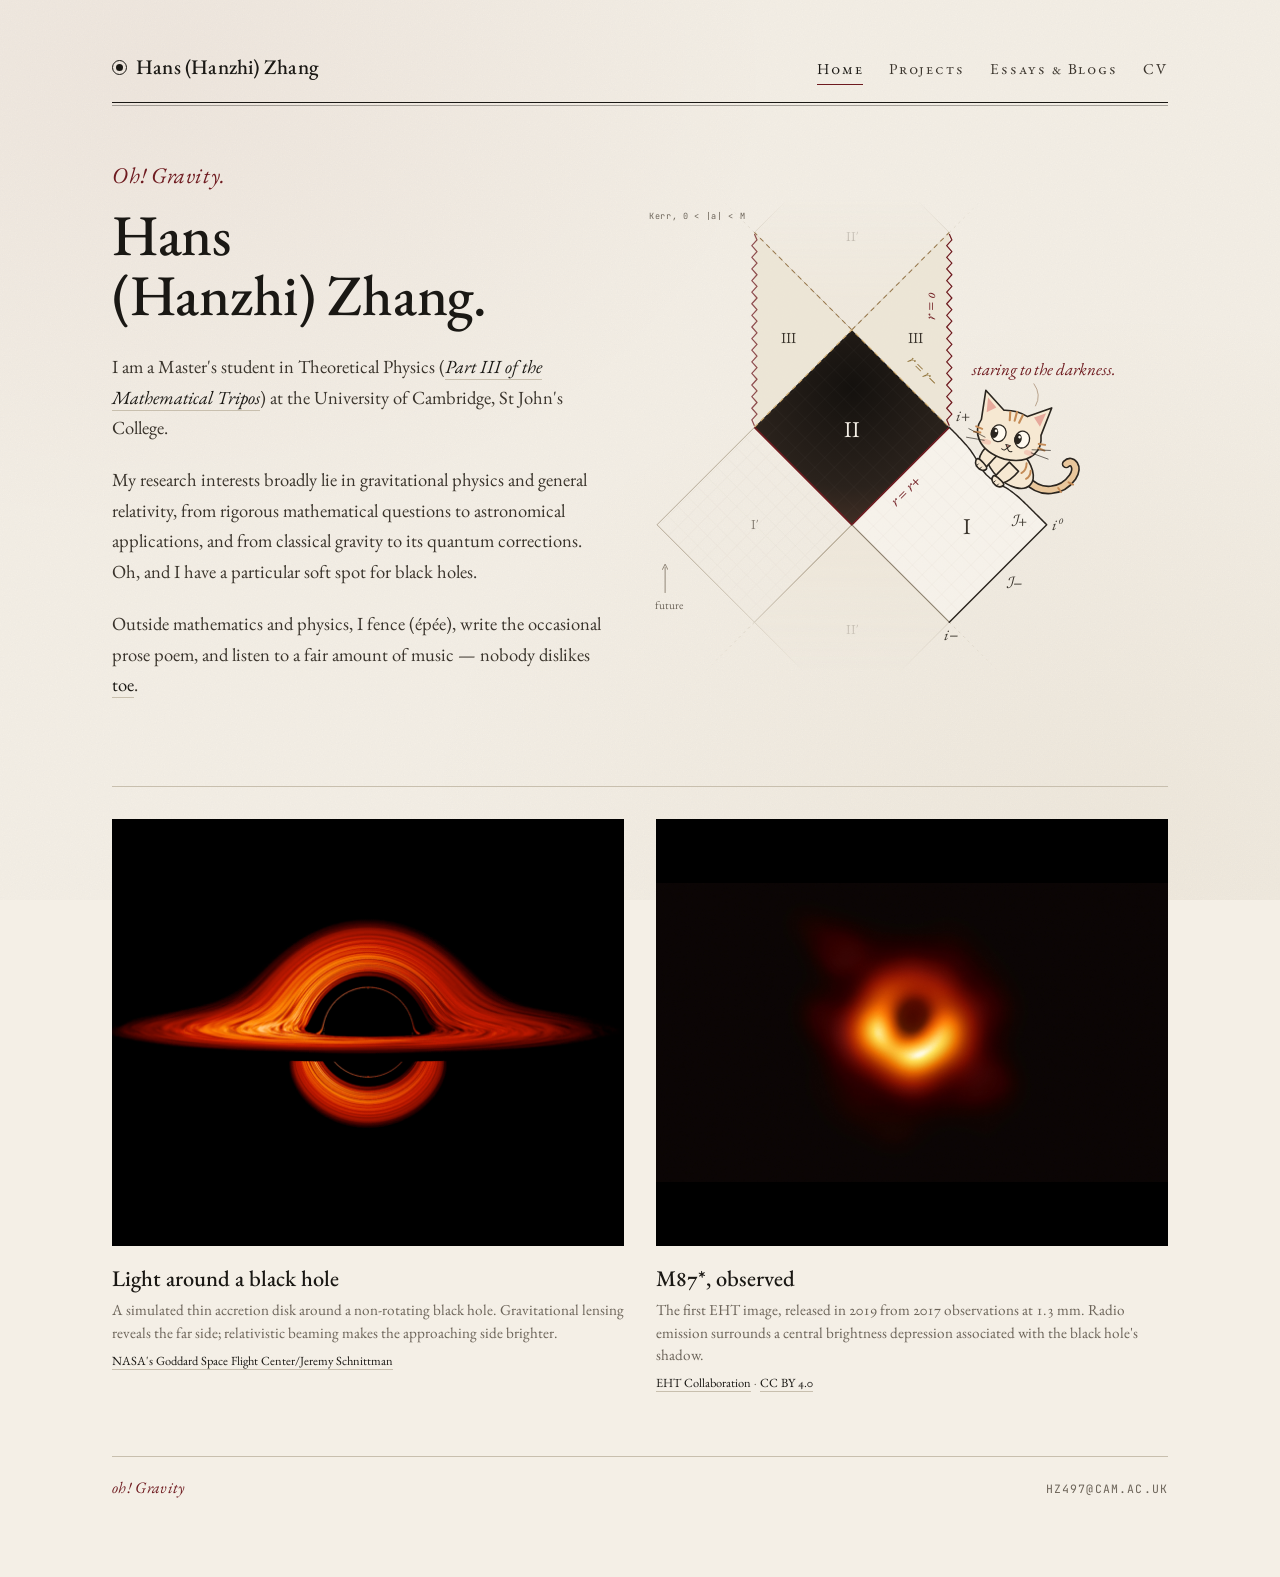
==== commit e01cacdf: "Homepage: adopt new Kerr Penrose/cat hero; keep NASA and EHT black-hole images below Co-Authored-By:" ====
--- a/index.html
+++ b/index.html
@@ -3,126 +3,233 @@
 <head>
 <meta charset="UTF-8">
 <meta name="viewport" content="width=device-width, initial-scale=1.0">
-<title>Hanzhi Zhang</title>
+<meta name="description" content="Hans (Hanzhi) Zhang — a Cambridge Part III student interested in gravitational physics, general relativity, and black holes.">
+<title>Hans (Hanzhi) Zhang · Oh! Gravity.</title>
 <link rel="preconnect" href="https://fonts.googleapis.com">
 <link rel="preconnect" href="https://fonts.gstatic.com" crossorigin>
 <link href="https://fonts.googleapis.com/css2?family=EB+Garamond:ital,wght@0,400;0,500;0,600;1,400;1,500&family=JetBrains+Mono:wght@400;500&display=swap" rel="stylesheet">
 <link rel="stylesheet" href="assets/style.css">
+<style>
+.home.page { max-width: 1120px; }
+.home .masthead { margin-bottom: 3.8rem; }
+.home .brand { font-size: 1.3rem; }
+.home .hero { grid-template-columns: 1fr 1.05fr; gap: 2rem; align-items: center; margin-bottom: 4rem; }
+.home .hero-name { font-size: clamp(2.8rem, 4.7vw, 3.6rem); line-height: 1.04; margin-bottom: 1.7rem; }
+.home .hero-name .name-line { display: block; }
+.home .hero-name .ornament { color: var(--oxblood); font-size: 1.4rem; font-style: italic; letter-spacing: .025em; text-transform: none; margin-bottom: 1.1rem; }
+.home .hero-intro { font-size: 1.16rem; line-height: 1.65; }
+.home .hero-intro p:first-child::first-letter { float: none; font: inherit; padding: 0; color: inherit; }
+.home .hero-intro p { margin-bottom: 1.15em; }
+.home .hero-intro .black-hole-aside { white-space: normal; }
+.penrose { margin: 0; align-self: center; }
+.penrose svg { width: 100%; height: auto; display: block; overflow: visible; }
+.penrose .math-label { font-family: var(--serif); font-size: 19px; font-style: italic; fill: var(--ink-soft); }
+.penrose .small-label { font-family: var(--serif); font-size: 14px; fill: var(--ink-mute); }
+.penrose .region { font-family: var(--serif); font-size: 28px; fill: var(--ink-soft); }
+.penrose .region-md { font-size: 19px; }
+.penrose .region-sm { font-family: var(--serif); font-size: 17px; fill: var(--ink-mute); }
+.penrose .tiny-label { font-family: var(--mono); font-size: 10.5px; letter-spacing: .08em; fill: var(--ink-mute); }
+.penrose .cat-caption { font-family: var(--serif); font-style: italic; font-size: 21px; fill: var(--oxblood); }
+.black-hole-gallery { display: grid; grid-template-columns: 1fr 1fr; gap: 2rem; padding-top: 2rem; border-top: 1px solid var(--rule); }
+.black-hole-gallery figure { margin: 0; min-width: 0; }
+.black-hole-gallery .image-link { display: block; border: 0; background: #000; overflow: hidden; }
+.black-hole-gallery img { display: block; width: 100%; height: auto; aspect-ratio: 1.2; object-fit: contain; transition: transform .5s ease; }
+.black-hole-gallery .image-link:hover img { transform: scale(1.025); }
+.black-hole-gallery figcaption { padding-top: 1rem; color: var(--ink-mute); font-size: .95rem; line-height: 1.5; }
+.black-hole-gallery h2 { font-weight: 500; font-size: 1.4rem; color: var(--ink); margin: 0 0 .2rem; }
+.black-hole-gallery p { margin-bottom: .45rem; }
+.black-hole-gallery .credit { font-size: .78rem; }
+.home .footer { margin-top: 3.5rem; }
+@media (max-width: 820px) {
+  .home .hero { grid-template-columns: 1fr; gap: 1.5rem; }
+  .home .hero-name .name-line { display: inline; }
+  .penrose { width: min(100%, 540px); margin: 0 auto; }
+  .home .hero-intro { max-width: none; }
+}
+@media (prefers-reduced-motion: reduce) { .black-hole-gallery img { transition: none; } }
+@media (max-width: 540px) {
+  .home.page { padding: 1.7rem 1.25rem 3rem; }
+  .home .masthead { flex-direction: column; gap: .85rem; margin-bottom: 2.6rem; }
+  .home nav.primary { gap: 1.3rem; font-size: .87rem; }
+  .home .hero-name { font-size: 2.9rem; }
+  .home .hero-name .name-line { display: block; }
+  .home .hero-intro { font-size: 1.12rem; }
+  .black-hole-gallery { grid-template-columns: 1fr; gap: 2rem; }
+  .home .footer { font-size: .62rem; letter-spacing: .045em; }
+}
+</style>
 </head>
 <body>
-<div class="page">
-
-  <!-- ============ MASTHEAD ============ -->
+<div class="page home">
   <header class="masthead rise rise-1">
-    <a href="index.html" class="brand">
-      <span class="glyph"></span>
-      Hanzhi Zhang
-    </a>
-    <nav class="primary">
-      <a href="index.html" class="is-active">Home</a>
+    <a href="index.html" class="brand"><span class="glyph" aria-hidden="true"></span>Hans (Hanzhi) Zhang</a>
+    <nav class="primary" aria-label="Main navigation">
+      <a href="index.html" class="is-active" aria-current="page">Home</a>
       <a href="projects.html">Projects</a>
       <a href="essays.html">Essays &amp; Blogs</a>
       <a href="cv.html">CV</a>
     </nav>
   </header>
-
-  <!-- ============ HERO ============ -->
-  <section class="hero rise rise-2">
-    <div>
-      <h1 class="hero-name">
-        <span class="ornament">— mathematical physics —</span>
-        Hanzhi Zhang
-      </h1>
-      <div class="hero-intro">
-        <p>I am a Part III student in the <em>Mathematical Tripos</em> at the University of Cambridge, reading theoretical physics with St John's College. My interests sit at the meeting point of <em>classical and quantum gravity</em>: the geometry of black holes, gravitational instantons and Einstein manifolds, holography, and the ringdown and inspiral of compact binaries.</p>
-        <p>I came to Part III from a background in gravitational-wave data analysis and classical general relativity; the more geometric and mathematical sensibility of the Cambridge courses — and the work of people like J. Lucietti, H. Reall, J. Santos, J. Sparks, T. Wiseman and Ó. Dias — has gradually pulled my interest toward the structural and exact side of gravity. This site is a quiet place to record that drift.</p>
-        <p>Outside mathematics and physics, I fence (épée), write the occasional prose poem, and listen to a fair amount of music — nobody dislikes <a href="https://www.toe.st" target="_blank" rel="noopener">toe</a>.</p>
+  <main>
+    <section class="hero rise rise-2" aria-labelledby="name">
+      <div>
+        <h1 class="hero-name" id="name"><span class="ornament">Oh! Gravity.</span>Hans <span class="name-line">(Hanzhi) Zhang.</span></h1>
+        <div class="hero-intro">
+          <p>I am a Master's student in Theoretical Physics (<a href="https://en.wikipedia.org/wiki/Part_III_of_the_Mathematical_Tripos" target="_blank" rel="noopener"><em>Part III of the Mathematical Tripos</em></a>) at the University of Cambridge, St John's College.</p>
+          <p>My research interests broadly lie in gravitational physics and general relativity, from rigorous mathematical questions to astronomical applications, and from classical gravity to its quantum corrections. <span class="black-hole-aside">Oh, and I have a particular soft spot for black holes.</span></p>
+          <p>Outside mathematics and physics, I fence (épée), write the occasional prose poem, and listen to a fair amount of music — nobody dislikes <a href="https://www.toe.st" target="_blank" rel="noopener">toe</a>.</p>
+        </div>
       </div>
-    </div>
-
-    <!-- horizon / geodesic figure -->
-    <figure class="hero-figure">
-      <svg viewBox="0 0 400 400" xmlns="http://www.w3.org/2000/svg" aria-hidden="true">
-        <defs>
-          <radialGradient id="horizon" cx="50%" cy="50%" r="50%">
-            <stop offset="0%" stop-color="#1a1814" stop-opacity="1"/>
-            <stop offset="55%" stop-color="#1a1814" stop-opacity="1"/>
-            <stop offset="78%" stop-color="#3a342c" stop-opacity=".4"/>
-            <stop offset="100%" stop-color="#3a342c" stop-opacity="0"/>
-          </radialGradient>
-          <radialGradient id="disk" cx="50%" cy="50%" r="50%">
-            <stop offset="0%"  stop-color="#6e1a1f" stop-opacity="0"/>
-            <stop offset="60%" stop-color="#6e1a1f" stop-opacity="0"/>
-            <stop offset="78%" stop-color="#8a2a30" stop-opacity=".6"/>
-            <stop offset="92%" stop-color="#8a6a2e" stop-opacity=".35"/>
-            <stop offset="100%" stop-color="#8a6a2e" stop-opacity="0"/>
-          </radialGradient>
-        </defs>
-
-        <!-- outer geodesic rings -->
-        <g fill="none" stroke="#1a1814" stroke-width="0.6" opacity=".35">
-          <ellipse cx="200" cy="200" rx="180" ry="60"/>
-          <ellipse cx="200" cy="200" rx="160" ry="48" transform="rotate(15 200 200)"/>
-          <ellipse cx="200" cy="200" rx="140" ry="38" transform="rotate(35 200 200)"/>
-          <ellipse cx="200" cy="200" rx="120" ry="28" transform="rotate(60 200 200)"/>
-          <ellipse cx="200" cy="200" rx="100" ry="20" transform="rotate(90 200 200)"/>
-        </g>
-
-        <!-- accretion disk (oxblood/gold) -->
-        <circle cx="200" cy="200" r="160" fill="url(#disk)"/>
-
-        <!-- photon sphere ring -->
-        <circle cx="200" cy="200" r="100" fill="none" stroke="#6e1a1f" stroke-width="0.8" stroke-dasharray="2 4" opacity=".5"/>
-
-        <!-- horizon -->
-        <circle cx="200" cy="200" r="70" fill="url(#horizon)"/>
-        <circle cx="200" cy="200" r="70" fill="#0a0907"/>
-
-        <!-- annotation tick marks -->
-        <g stroke="#1a1814" stroke-width="0.7" opacity=".5">
-          <line x1="200" y1="20"  x2="200" y2="30"/>
-          <line x1="200" y1="380" x2="200" y2="370"/>
-          <line x1="20"  y1="200" x2="30"  y2="200"/>
-          <line x1="380" y1="200" x2="370" y2="200"/>
-        </g>
-
-        <!-- labels -->
-        <g font-family="EB Garamond, serif" font-style="italic" fill="#3a342c" font-size="11">
-          <text x="200" y="14" text-anchor="middle">∂ℳ</text>
-          <text x="200" y="115" text-anchor="middle" fill="#6e1a1f" font-size="9">r = 3M</text>
-          <text x="200" y="206" text-anchor="middle" fill="#f4efe6" font-size="11">ℋ</text>
-        </g>
-      </svg>
-      <figcaption>schematic — horizon, photon sphere, geodesic foliation</figcaption>
-    </figure>
-  </section>
-
-  <!-- ============ RESEARCH INTERESTS ============ -->
-  <section class="rise rise-3">
-    <div class="section-head">
-      <span class="section-num">§ I</span>
-      <h2 class="section-title">Research Interests</h2>
-      <div class="section-rule"></div>
-    </div>
-
-    <div class="research-intro">
-      <p>My research interest began in <em>gravitational-wave astrophysics</em> — the inspiral of compact binaries, pulsar timing, and the statistics of stochastic backgrounds. Part III has slowly shifted me toward a more geometric and theoretical view of gravity, in which black holes are studied as solutions of Einstein's equation in their own right, and the analytic and topological structure of those solutions is itself the object of interest. My current interests are organised loosely around four themes:</p>
-    </div>
-
-    <ol class="interests">
-      <li><span class="num">i.</span><span><strong>Geometry of black holes</strong> and gravitational solutions — uniqueness, near-horizon geometries, higher-dimensional solutions.</span></li>
-      <li><span class="num">ii.</span><span><strong>Gravitational instantons</strong> and Einstein geometry — Ricci-flat and Einstein metrics, Euclidean quantum gravity.</span></li>
-      <li><span class="num">iii.</span><span><strong>AdS black holes and holography</strong> — quasinormal modes, hydrodynamics, gauge/gravity duality.</span></li>
-      <li><span class="num">iv.</span><span><strong>Black-hole binaries and gravitational waves</strong> — post-Newtonian and self-force methods, ringdown, PTA statistics.</span></li>
-    </ol>
-  </section>
-
-  <!-- ============ FOOTER ============ -->
+      <figure class="penrose">
+        <svg viewBox="-6 20 646 600" xmlns="http://www.w3.org/2000/svg" role="img" aria-labelledby="penrose-title penrose-desc">
+  <title id="penrose-title">A cat at future null infinity of a Kerr black hole</title>
+  <desc id="penrose-desc">Carter–Penrose diagram of the maximally extended subextremal Kerr spacetime (central portion). Exterior region I with i⁺, i⁰, i⁻ and null infinities; the event horizon r = r₊; the black-hole region II; the Cauchy horizon r = r₋; regions III bounded by the timelike ring singularity r = 0; and the next white-hole region and further exteriors fading into the infinite tower. A cartoon cat holds on to future null infinity of region I, pressing it in slightly, and peers into the dark black-hole region.</desc>
+  <defs>
+    <radialGradient id="bh-dark" cx="250" cy="250" r="190" gradientUnits="userSpaceOnUse">
+      <stop offset="0" stop-color="#14110e"/>
+      <stop offset=".65" stop-color="#2a221c"/>
+      <stop offset="1" stop-color="#4a3328"/>
+    </radialGradient>
+    <linearGradient id="fade-y" x1="0" y1="20" x2="0" y2="620" gradientUnits="userSpaceOnUse">
+      <stop offset="0" stop-color="#fff" stop-opacity="0"/>
+      <stop offset=".2" stop-color="#fff" stop-opacity=".9"/>
+      <stop offset=".72" stop-color="#fff" stop-opacity=".9"/>
+      <stop offset=".97" stop-color="#fff" stop-opacity="0"/>
+    </linearGradient>
+    <mask id="ext-fade" maskUnits="userSpaceOnUse" x="-10" y="0" width="620" height="640"><rect x="-10" y="0" width="620" height="640" fill="url(#fade-y)"/></mask>
+    <pattern id="null-grid" width="17" height="17" patternUnits="userSpaceOnUse" patternTransform="rotate(45)">
+      <path d="M0 0V17 M0 0H17" fill="none" stroke="#b6aa94" stroke-opacity=".22" stroke-width=".7"/>
+    </pattern>
+    <pattern id="null-grid-dark" width="17" height="17" patternUnits="userSpaceOnUse" patternTransform="rotate(45)">
+      <path d="M0 0V17 M0 0H17" fill="none" stroke="#f4efe6" stroke-opacity=".07" stroke-width=".7"/>
+    </pattern>
+    <marker id="future-arrow" markerWidth="7" markerHeight="7" refX="3.5" refY="3.5" orient="auto"><path d="M0 0 7 3.5 0 7" fill="none" stroke="#7c7161" stroke-width="1"/></marker>
+  </defs>
+
+  <!-- Continuation of the tower: next white-hole block above, past white hole and mirror exterior I′ below/left. -->
+  <g mask="url(#ext-fade)" fill="none" stroke="#a89a84" stroke-width="1.1">
+    <path d="M250 180 370 60 250 -60 130 60Z" fill="#ebe4d4" fill-opacity=".5"/>
+    <path d="M250 420 370 540 250 660 130 540Z" fill="#ebe4d4" fill-opacity=".5"/>
+    <path d="M130 300 250 420 130 540 10 420Z" fill="url(#null-grid)"/>
+    <path d="M370 60 490 -60 M130 60 10 -60 M370 540 490 660 M130 540 10 660" stroke-dasharray="3 5"/>
+  </g>
+  <g mask="url(#ext-fade)" class="small-label" text-anchor="middle" fill-opacity=".9">
+    <text x="130" y="425" class="region-sm">I′</text>
+    <text x="250" y="70" class="region-sm">II′</text>
+    <text x="250" y="555" class="region-sm">II′</text>
+  </g>
+
+  <!-- Regions III: r < r₋, each bounded by a timelike ring singularity r = 0. -->
+  <path d="M370 300 250 180 370 60Z" fill="#ebe4d4" fill-opacity=".85"/>
+  <path d="M130 300 250 180 130 60Z" fill="#ebe4d4" fill-opacity=".85"/>
+  <path d="M250 180 370 60 M250 180 130 60" fill="none" stroke="#997a4f" stroke-width="1.3" stroke-dasharray="6 5"/>
+  <path d="M370.0 62.0 L373.2 69.2 L366.8 76.3 L373.2 83.5 L366.8 90.6 L373.2 97.8 L366.8 104.9 L373.2 112.1 L366.8 119.2 L373.2 126.4 L366.8 133.5 L373.2 140.7 L366.8 147.8 L373.2 155.0 L366.8 162.1 L373.2 169.3 L366.8 176.4 L373.2 183.6 L366.8 190.7 L373.2 197.9 L366.8 205.0 L373.2 212.2 L366.8 219.3 L373.2 226.5 L366.8 233.6 L373.2 240.8 L366.8 247.9 L373.2 255.1 L366.8 262.2 L373.2 269.4 L366.8 276.5 L373.2 283.7 L366.8 290.8 L370.0 298.0" fill="none" stroke="#6e1a1f" stroke-width="1.5" stroke-linejoin="round"/>
+  <path d="M130.0 62.0 L133.2 69.2 L126.8 76.3 L133.2 83.5 L126.8 90.6 L133.2 97.8 L126.8 104.9 L133.2 112.1 L126.8 119.2 L133.2 126.4 L126.8 133.5 L133.2 140.7 L126.8 147.8 L133.2 155.0 L126.8 162.1 L133.2 169.3 L126.8 176.4 L133.2 183.6 L126.8 190.7 L133.2 197.9 L126.8 205.0 L133.2 212.2 L126.8 219.3 L133.2 226.5 L126.8 233.6 L133.2 240.8 L126.8 247.9 L133.2 255.1 L126.8 262.2 L133.2 269.4 L126.8 276.5 L133.2 283.7 L126.8 290.8 L130.0 298.0" fill="none" stroke="#6e1a1f" stroke-width="1.5" stroke-linejoin="round" opacity=".75"/>
+
+  <!-- Region I: the exterior. -->
+  <path d="M250 420 370 300 490 420 370 540Z" fill="#fbf8f2" fill-opacity=".55"/>
+  <path d="M250 420 370 300 490 420 370 540Z" fill="url(#null-grid)"/>
+
+  <!-- Region II: the black hole, r₋ < r < r₊. -->
+  <path d="M250 420 370 300 250 180 130 300Z" fill="url(#bh-dark)"/>
+  <path d="M250 420 370 300 250 180 130 300Z" fill="url(#null-grid-dark)"/>
+  <path d="M130 300 250 180 370 300" fill="none" stroke="#c9a66b" stroke-width="1.4" stroke-dasharray="6 5"/>
+  <path d="M130 300 250 420 370 300" fill="none" stroke="#6e1a1f" stroke-width="2"/>
+  <path d="M250 420 370 540" fill="none" stroke="#8b7f6c" stroke-width="1.3"/>
+
+  <!-- Null infinity of region I; ℐ⁺ is pressed in where the cat holds on. -->
+  <path d="M370.0 300.0 L372.0 302.0 L374.0 304.0 L376.0 306.0 L378.0 308.0 L380.0 310.0 L381.9 312.1 L383.9 314.1 L385.8 316.2 L387.7 318.3 L389.6 320.4 L391.5 322.5 L393.3 324.7 L395.1 326.9 L396.8 329.2 L398.4 331.6 L400.0 334.0 L401.5 336.5 L403.0 339.0 L404.4 341.6 L405.9 344.1 L407.3 346.7 L408.8 349.2 L410.4 351.6 L412.0 354.0 L413.8 356.2 L415.6 358.4 L417.7 360.3 L419.8 362.2 L422.1 363.9 L424.5 365.5 L426.9 367.1 L429.4 368.6 L432.0 370.0 L434.6 371.4 L437.1 372.9 L439.6 374.4 L442.1 375.9 L444.5 377.5 L446.8 379.2 L449.1 380.9 L451.3 382.7 L453.5 384.5 L455.7 386.3 L457.8 388.2 L459.8 390.2 L461.9 392.1 L463.9 394.1 L466.0 396.0 L468.0 398.0 L470.0 400.0 L472.0 402.0 L474.0 404.0 L476.0 406.0 L478.0 408.0 L480.0 410.0 L482.0 412.0 L484.0 414.0 L486.0 416.0 L488.0 418.0 L490.0 420.0 L370 540" fill="none" stroke="#2a251f" stroke-width="1.8" stroke-linejoin="round" stroke-linecap="round"/>
+
+  <g class="region" text-anchor="middle">
+    <text x="392" y="432">I</text>
+    <text x="250" y="312" fill="#f4efe6">II</text>
+    <text x="328" y="196" class="region-md">III</text>
+    <text x="172" y="196" class="region-md">III</text>
+  </g>
+  <g class="math-label">
+    <text x="378" y="292">i⁺</text>
+    <text x="497" y="426">i⁰</text>
+    <text x="364" y="562">i⁻</text>
+    <text x="440" y="498">ℐ⁻</text>
+    <text x="446" y="422">ℐ⁺</text>
+    <text x="304" y="398" transform="rotate(-45 304 398)" fill="#6e1a1f">r = r₊</text>
+    <text x="318" y="218" transform="rotate(45 318 218)" fill="#8a6a2e">r = r₋</text>
+    <text x="352" y="150" transform="rotate(-90 352 150)" fill="#6e1a1f" text-anchor="middle">r = 0</text>
+  </g>
+  <g class="tiny-label">
+    <text x="0" y="44">Kerr, 0 &lt; |a| &lt; M</text>
+  </g>
+  <g transform="translate(20 470)">
+    <path d="M0 34V2" stroke="#7c7161" stroke-width="1" marker-end="url(#future-arrow)"/>
+    <text x="-12" y="54" class="small-label">future</text>
+  </g>
+
+  <!-- Cartoon cat, drawn in a frame whose x-axis runs along ℐ⁺; its paws curl over the line. -->
+  <g transform="translate(422.8 352.8) rotate(45)" stroke="#2a251f" stroke-width="2" stroke-linecap="round" stroke-linejoin="round">
+    <!-- tail -->
+    <path d="M38 -22 C64 -20 80 -42 76 -64 C73 -79 59 -80 59 -70" fill="none" stroke-width="11"/>
+    <path d="M38 -22 C64 -20 80 -42 76 -64 C73 -79 59 -80 59 -70" fill="none" stroke="#e9c79c" stroke-width="7"/>
+    <path d="M73 -42 l6 1 M77 -56 l6 -2" stroke="#c48a55" stroke-width="2.4"/>
+    <!-- body, mostly behind the head -->
+    <ellipse cx="10" cy="-20" rx="36" ry="21" fill="#f6e8d2"/>
+    <path d="M24 -36 q6 6 4 13 M34 -33 q5 5 3 11" fill="none" stroke="#c48a55" stroke-width="2.4"/>
+    <!-- forelegs -->
+    <path d="M-25 -22 C-26 -12 -24 -2 -20 3 L-8 3 C-8 -6 -9 -14 -8 -22Z" fill="#f6e8d2"/>
+    <path d="M8 -22 C8 -14 7 -6 8 3 L20 3 C23 -2 25 -12 24 -22Z" fill="#f6e8d2"/>
+    <g transform="rotate(-30 0 -22)">
+    <!-- head -->
+    <path d="M-40 -60 L-44 -96 L-16 -78 C-6 -81 4 -81 14 -78 L40 -96 L36 -60 C42 -44 36 -22 0 -20 C-36 -22 -46 -44 -40 -60Z" fill="#f6e8d2"/>
+    <path d="M-39 -88 -36 -70 -26 -79Z M35 -88 32 -70 22 -79Z" fill="#e7a99c" stroke="none"/>
+    <path d="M-8 -78 -6 -68 M0 -80 0 -69 M8 -78 6 -68" fill="none" stroke="#c48a55" stroke-width="2.6"/>
+    <path d="M-44 -50 -36 -49 M-45 -43 -37 -44 M44 -50 36 -49 M45 -43 37 -44" fill="none" stroke="#c48a55" stroke-width="2.4"/>
+    <!-- eyes: whites with pupils turned towards region II, the black-hole interior -->
+    <ellipse cx="-15" cy="-49" rx="9" ry="10.5" fill="#fffaf0" stroke-width="1.6"/>
+    <ellipse cx="15" cy="-49" rx="9" ry="10.5" fill="#fffaf0" stroke-width="1.6"/>
+    <ellipse cx="-20.2" cy="-48.2" rx="4.6" ry="6.4" fill="#2a251f" stroke="none"/>
+    <ellipse cx="9.8" cy="-48.2" rx="4.6" ry="6.4" fill="#2a251f" stroke="none"/>
+    <circle cx="-18.9" cy="-51" r="1.6" fill="#fffaf0" stroke="none"/>
+    <circle cx="11.1" cy="-51" r="1.6" fill="#fffaf0" stroke="none"/>
+    <ellipse cx="-27" cy="-35" rx="6" ry="3.2" fill="#eeaea0" fill-opacity=".55" stroke="none"/>
+    <ellipse cx="27" cy="-35" rx="6" ry="3.2" fill="#eeaea0" fill-opacity=".55" stroke="none"/>
+    <path d="M-3 -38 3 -38 0 -34.5Z" fill="#d98f86" stroke-width="1.2"/>
+    <path d="M0 -34.5 Q-2.5 -29 -6.5 -31.5 M0 -34.5 Q2.5 -29 6.5 -31.5" fill="none" stroke-width="1.3"/>
+    <path d="M-30 -40 -52 -45 M-30 -36 -52 -34 M30 -40 52 -45 M30 -36 52 -34" fill="none" stroke-width="1" stroke-opacity=".75"/>
+    </g>
+    <!-- paws curled over ℐ⁺ (which sits at y ≈ 7 here) -->
+    <path d="M-23 3 C-24 12 -6 13 -6 4 C-6 1 -22 0 -23 3Z" fill="#f6e8d2"/>
+    <path d="M6 4 C6 13 24 12 23 3 C22 0 6 1 6 4Z" fill="#f6e8d2"/>
+    <path d="M-17.5 6.5 -17.5 10 M-12 6.5 -12 10 M12 6.5 12 10 M17.5 6.5 17.5 10" stroke-width="1.1"/>
+  </g>
+
+
+  <text x="398" y="236" class="cat-caption">staring to the darkness.</text>
+  <path d="M474 246 Q484 260 476 274" fill="none" stroke="#a58970" stroke-width=".9"/>
+</svg>
+      </figure>
+    </section>
+    <section class="black-hole-gallery rise rise-3" aria-label="Black holes in simulation and observation">
+      <figure>
+        <a class="image-link" href="https://svs.gsfc.nasa.gov/13326/" target="_blank" rel="noopener"><img src="assets/black-hole-disk.gif" alt="NASA simulation of a black hole's thin accretion disk, with its far side lensed above and below the dark shadow." width="1040" height="600" loading="lazy"></a>
+        <figcaption>
+          <h2>Light around a black hole</h2>
+          <p>A simulated thin accretion disk around a non-rotating black hole. Gravitational lensing reveals the far side; relativistic beaming makes the approaching side brighter.</p>
+          <p class="credit"><a href="https://svs.gsfc.nasa.gov/13326/" target="_blank" rel="noopener">NASA's Goddard Space Flight Center/Jeremy Schnittman</a></p>
+        </figcaption>
+      </figure>
+      <figure>
+        <a class="image-link" href="https://www.eso.org/public/images/eso1907a/" target="_blank" rel="noopener"><img src="assets/m87-eht.jpg" alt="The Event Horizon Telescope image of M87 star: an asymmetric orange ring of radio emission around a central brightness depression." width="4000" height="2330" loading="lazy"></a>
+        <figcaption>
+          <h2>M87*, observed</h2>
+          <p>The first EHT image, released in 2019 from 2017 observations at 1.3 mm. Radio emission surrounds a central brightness depression associated with the black hole's shadow.</p>
+          <p class="credit"><a href="https://www.eso.org/public/images/eso1907a/" target="_blank" rel="noopener">EHT Collaboration</a> · <a href="https://creativecommons.org/licenses/by/4.0/" target="_blank" rel="noopener">CC BY 4.0</a></p>
+        </figcaption>
+      </figure>
+    </section>
+  </main>
   <footer class="footer">
-    <span>Cambridge</span>
+    <span class="footer-mark">oh! Gravity</span>
     <span><a href="mailto:hz497@cam.ac.uk">hz497@cam.ac.uk</a></span>
   </footer>
-
 </div>
 </body>
 </html>
--- a/assets/style.css
+++ b/assets/style.css
@@ -872,3 +872,4 @@
 }
 @keyframes hand-bob { 0%, 100% { transform: translateY(0); } 50% { transform: translateY(7px); } }
 @media (prefers-reduced-motion: reduce) { .essay-hand { animation: none; } }
+.footer .footer-mark { font-family: var(--serif); font-style: italic; font-size: 1rem; letter-spacing: .02em; text-transform: none; color: var(--oxblood); line-height: 1; }
